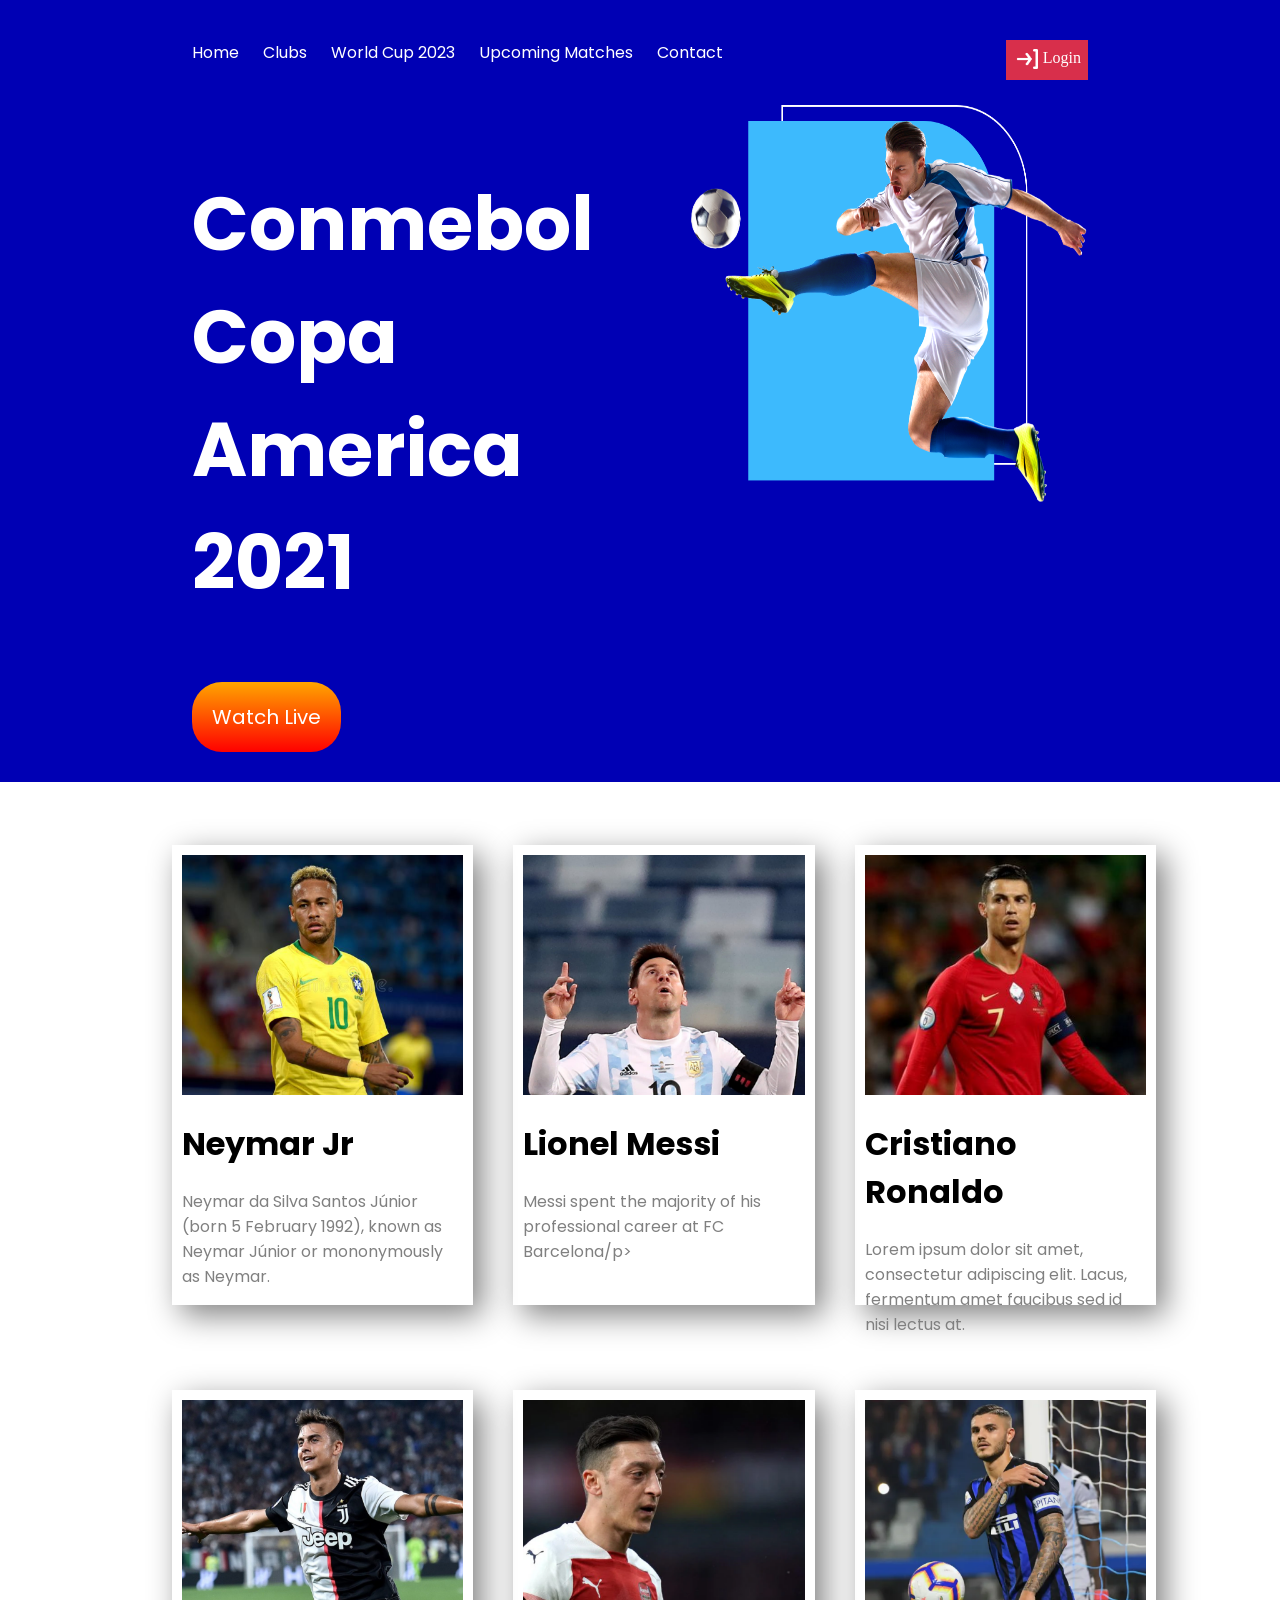
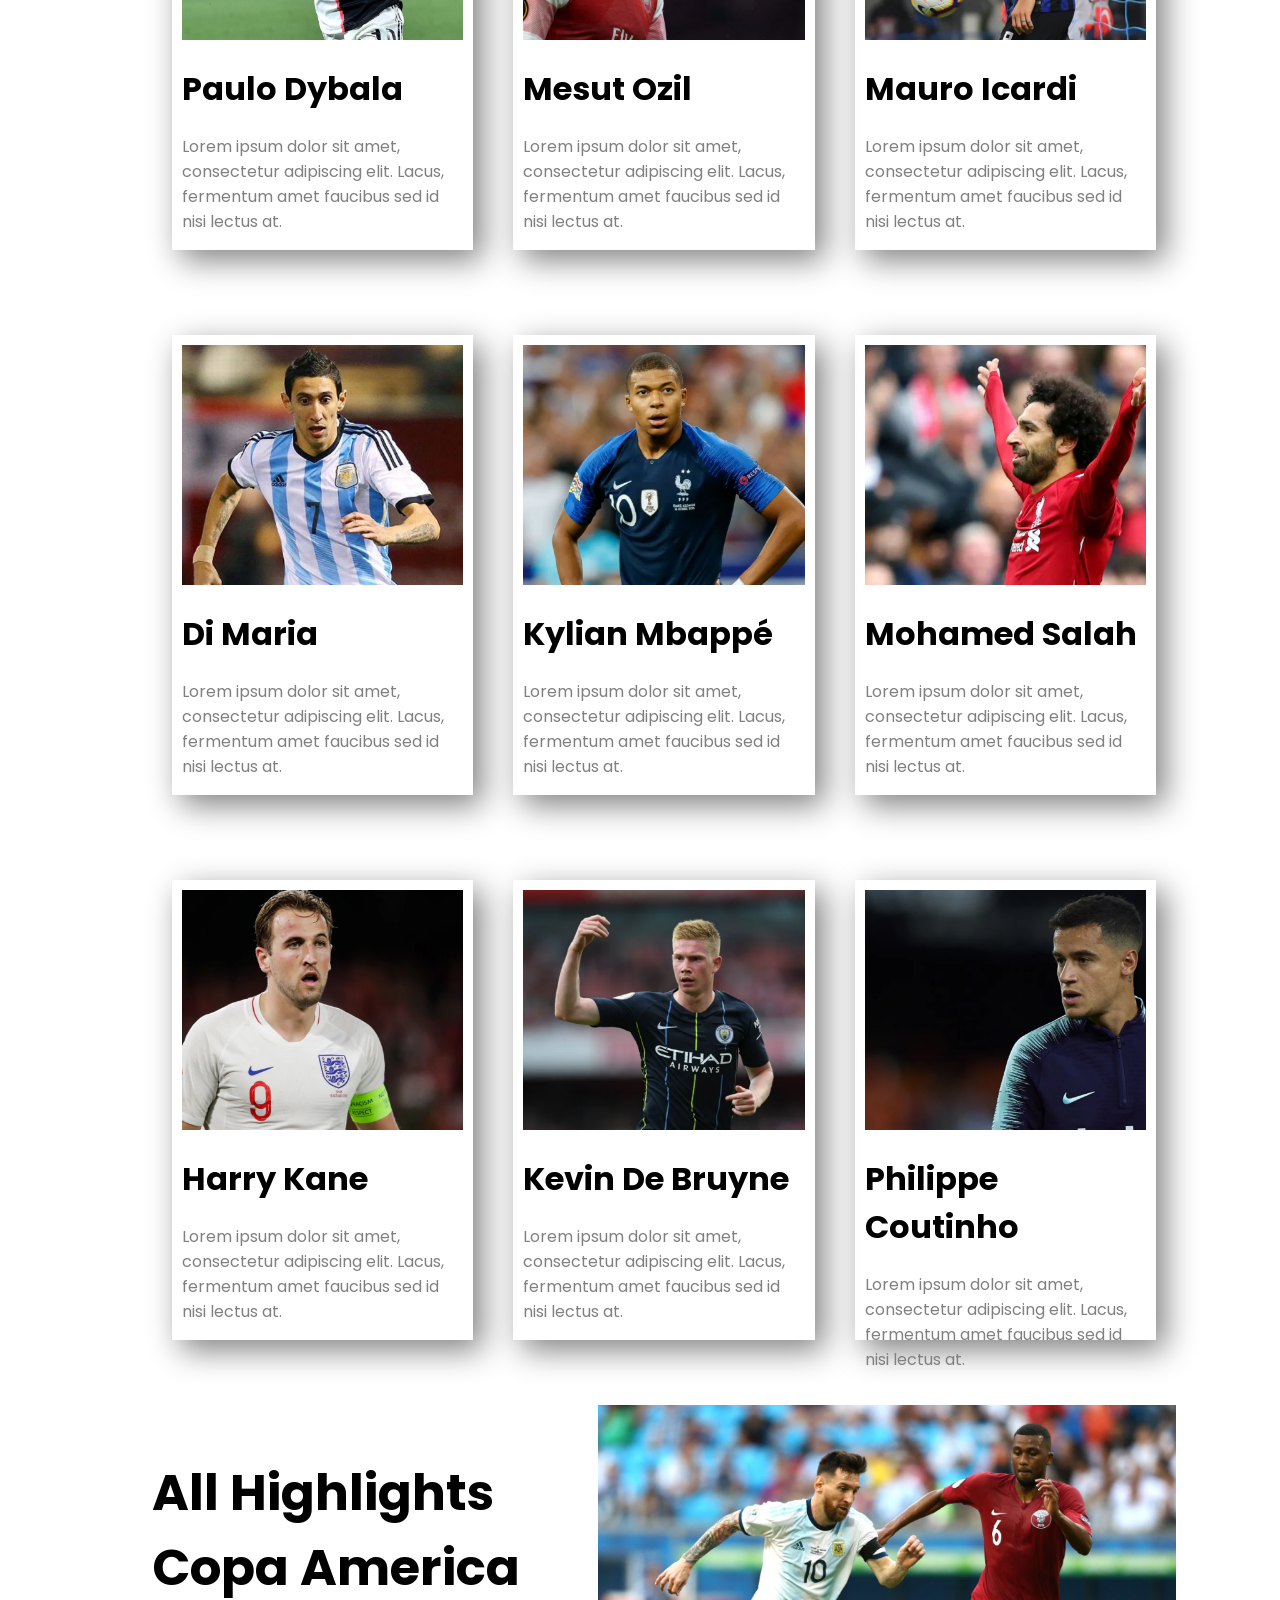
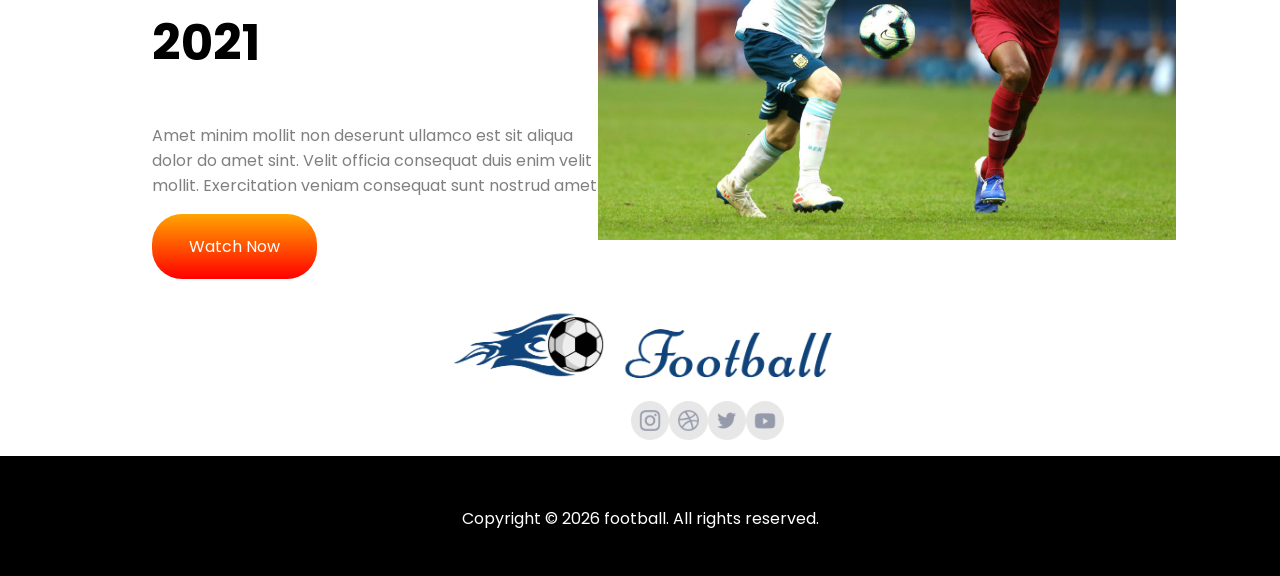
==== index.html @ 8151ae49 "Initial" ====
<!DOCTYPE html>
<html lang="en">

<head>
    <meta charset="UTF-8">
    <meta http-equiv="X-UA-Compatible" content="IE=edge">
    <meta name="viewport" content="width=device-width, initial-scale=1.0">
    <title>Document</title>
    <link href='https://fonts.googleapis.com/css?family=Poppins' rel='stylesheet'>
    <link rel="stylesheet" href="style.css">

</head>

<body>
    <div class="container">
        <main class="main">
            <section id="intro-section">
                <div class="banner-content">
                    <div id="navbar">
                        <a class="nav-item" href="Homeplayers.html">Home</a>
                        <a class="nav-item" href="Homeplayers.html">Clubs</a>
                        <a class="nav-item" href="Homeplayers.html">World Cup 2023</a>

                        <a class="nav-item" href="Homeplayers.html">Upcoming Matches</a>
                        <a class="nav-item" href="Homeplayers.html">Contact</a>

                        <div class="login-button">

                            <img class="login-logo" src="images/Social Icons/login.png" alt="" srcset=""> <span
                                class="login-style">Login</span>
                            </p>

                        </div>

                        </a>
                    </div>

                    <div class="fix">
                        <div class="head">
                            <h1>Conmebol Copa America 2021</h1>
                            <a target="_blank" href="https://www.google.com/" class="WatchNow-header">Watch Live</a>
                        </div>
                        <div id="banner">
                            <img class="football-banner" src="images/banner.png" alt="" srcset="">
                        </div>
                    </div>
            </section>
            <div>
                <div class="player-section">
                    <div class="player">
                        <img src="images/players/player-1.png" alt="" srcset="">
                        <h1>Neymar Jr</h1>
                        <p>Neymar da Silva Santos Júnior (born 5 February 1992), known as Neymar Júnior or mononymously
                            as Neymar.</p>
                    </div>
                    <div class="player">
                        <img src="images/players/player-2.png" alt="" srcset="">

                        <h1>Lionel Messi</h1>
                        <p>Messi spent the majority of his professional career at FC Barcelona/p>
                    </div>
                    <div class="player">
                        <img src="images/players/player-3.png" alt="" srcset="">
                        <h1>Cristiano Ronaldo</h1>
                        <p>Lorem ipsum dolor sit amet,
                            consectetur adipiscing elit. Lacus,
                            fermentum amet faucibus sed id nisi
                            lectus at.</p>

                    </div>
                </div>
                <div class="player-section">
                    <div class="player">
                        <img src="images/players/player-4.png" alt="" srcset="">
                        <h1>Paulo Dybala</h1>
                        <p>Lorem ipsum dolor sit amet,
                            consectetur adipiscing elit. Lacus,
                            fermentum amet faucibus sed id nisi
                            lectus at.</p>
                    </div>
                    <div class="player">
                        <img src="images/players/player-5.png" alt="" srcset="">
                        <h1>Mesut Ozil</h1>
                        <p>Lorem ipsum dolor sit amet,
                            consectetur adipiscing elit. Lacus,
                            fermentum amet faucibus sed id nisi
                            lectus at.</p>
                    </div>
                    <div class="player">
                        <img src="images/players/player-6.png" alt="" srcset="">
                        <h1>Mauro Icardi</h1>
                        <p>Lorem ipsum dolor sit amet,
                            consectetur adipiscing elit. Lacus,
                            fermentum amet faucibus sed id nisi
                            lectus at.</p>
                    </div>
                </div>
                <div class="player-section">
                    <div class="player">
                        <img src="images/players/player-7.png" alt="" srcset="">
                        <h1>Di Maria</h1>
                        <p>Lorem ipsum dolor sit amet,
                            consectetur adipiscing elit. Lacus,
                            fermentum amet faucibus sed id nisi
                            lectus at.</p>
                    </div>
                    <div class="player">
                        <img src="images/players/player-8.png" alt="" srcset="">
                        <h1>Kylian Mbappé</h1>
                        <p>Lorem ipsum dolor sit amet,
                            consectetur adipiscing elit. Lacus,
                            fermentum amet faucibus sed id nisi
                            lectus at.</p>
                    </div>
                    <div class="player">
                        <img src="images/players/player-9.png" alt="" srcset="">
                        <h1>Mohamed Salah</h1>
                        <p>Lorem ipsum dolor sit amet,
                            consectetur adipiscing elit. Lacus,
                            fermentum amet faucibus sed id nisi
                            lectus at.</p>
                    </div>
                </div>

                <div class="player-section">
                    <div class="player">
                        <img src="images/players/player-10.png" alt="" srcset="">
                        <h1>Harry Kane</h1>
                        <p>Lorem ipsum dolor sit amet,
                            consectetur adipiscing elit. Lacus,
                            fermentum amet faucibus sed id nisi
                            lectus at.</p>

                    </div>
                    <div class="player">
                        <img src="images/players/player-11.png" alt="" srcset="">
                        <h1>Kevin De Bruyne</h1>
                        <p>Lorem ipsum dolor sit amet,
                            consectetur adipiscing elit. Lacus,
                            fermentum amet faucibus sed id nisi
                            lectus at.</p>

                    </div>
                    <div class="player">
                        <img src="images/players/player-12.png" alt="" srcset="">
                        <h1>Philippe Coutinho</h1>
                        <p>Lorem ipsum dolor sit amet,
                            consectetur adipiscing elit. Lacus,
                            fermentum amet faucibus sed id nisi
                            lectus at.</p>
                    </div>
                </div>

            </div>
            <section id="football-heighlight-section">
                <div>
                    <div>
                        <h1 class="intro-heading">All Highlights Copa America 2021</h1>
                        <p>Amet minim mollit non deserunt ullamco est sit
                            aliqua dolor do amet sint. Velit officia consequat
                            duis enim velit mollit. Exercitation veniam
                            consequat sunt nostrud amet</p>
                    </div>
                    <div>
                        <a target="_blank" href="https://www.google.com/" class="WatchNow">Watch Now</a>

                    </div>
                </div>
                <div id="football1">
                    <img src="images/match.png" alt="" srcset="">
                </div>
            </section>
            <div>
                <img id="logo" src="images/Logo.png" alt="" srcset="">
            </div>
            <div id="icons">
                <img src="images/Social Icons/Instagram.png" alt="" srcset="">
                <img src="images/Social Icons/Dribbble.png" alt="" srcset="">
                <img src="images/Social Icons/Twitter.png" alt="" srcset="">
                <img src="images/Social Icons/Youtube.png" alt="" srcset="">
            </div>
        </main>
    </div>
</body>
<footer>
    <p id="text_color">Copyright ©
        <script type="text/javascript">document.write(new Date().getFullYear());</script> football. All rights reserved.
    </p>
</footer>

</html>
---- style.css ----
.container {
    width: 100%;
}

body {
    margin: 0px;
}

.login-logo {
    height: 30px;
    width: 30px;

}

.head {
    font-size: 50px;
}
.intro-heading {
    font-size: 50px;
    padding-top: 10px;
}
.fix {
    display: flex;
    justify-content: space-between;
}
.login-button {
    text-align: right;
    padding-top: 5px;
}

.login-style {
    margin-top: 5px;
}

.banner-content {
    padding-left: 15%;
    padding-right: 15%;
}

#intro-section {
    width: 100%;
    background-color: rgb(0, 0, 180);
    color: white;
    text-decoration: none;
}

.login-button {
    float: right;
    background-color: rgb(216, 47, 75);
    padding-right: 7px;
    padding-left: 7px;
    padding-top: 4px;
    padding-bottom: 4px;
    display: flex;
    justify-items: center;
}

.nav-item {
    padding-right: 20px;
    color: white;
}

.football-banner {
    height: 400px;
    width: 400px;
}

a {
    text-decoration: none;
    font-family: 'Poppins';
}

h1 {

    font-family: 'Poppins';
}

p {
    font-family: 'Poppins';
    color: gray;
}

#navbar {
    padding-top: 40px;
    padding-bottom: 40px;
    text-decoration: none;

}

#player1 {
    height: 80px;
    width: 50px;
    display: flex;
    border: 2px solid white;
}

.player-section {
    display: flex;
    height: 500px;
    width: 80%;
    border: 2px solid white;
    padding-left: 150px;
    padding-top: 41px;
    background-color: white;
    padding-right: 100px;
}

.player {
    justify-content: space-between;
    padding: 10px;
    box-shadow: 9px 10px 30px grey;
    margin: 20px;
}

img {
    width: 100%;
}

#football-heighlight-section {
    top: 200px;
    display: flex;
    height: 500px;
    width: 80%;
    border: 2px solid white;
    padding-left: 150px;
    padding-top: 41px;
    background-color: white;
    padding-right: 100px;
}

#football1 img {
    width: 600;
    top: 500px;
    flex: 100%;
}

#logo {
    width: 30%;
    display: block;
    margin-left: auto;
    margin-right: auto;

}

#icons {
    display: flex;
    width: 3%;
    margin-left: auto;
    margin-right: auto;
    padding-left: 20px;
}

.WatchNow {
    padding: 20px;
    text-decoration: none;
    background-image: linear-gradient(orange, red);
    border-radius: 30px;
    float: left;
    color: white;
    width: 125px;
    text-align: center;
}

#WatchNow-button {
    font-size: 50px;
    margin-bottom: 30px;
}

.WatchNow-header {
    padding: 20px;
    text-decoration: none;
    background-image: linear-gradient(orange, red);
    border-radius: 30px;
    float: left;
    color: white;
    font-size: 20px;
    text-align: center;
    margin-bottom: 30px;
}

.banner2 {
    background-color: tomato;
    display: flex;
    width: 30%;
}

#banner3 {
    display: flex;
    background-color: rgb(231, 33, 99);
    padding: 20px;
}

#banner4 {
    width: 40px;
    height: 20px;

}

@media only screen and (max-width:688px) {
    .container {
        width: 100%;
    }
    .player-section {
        grid-template-columns: repeat(1, 1fr);
        flex-direction: column;
        display: none;
    }
}

footer {
    height: 120px;
    width: 100%;
    background-color: black;
}

#text_color {
    text-align: center;
    color: white;
    padding-top: 50px;
}
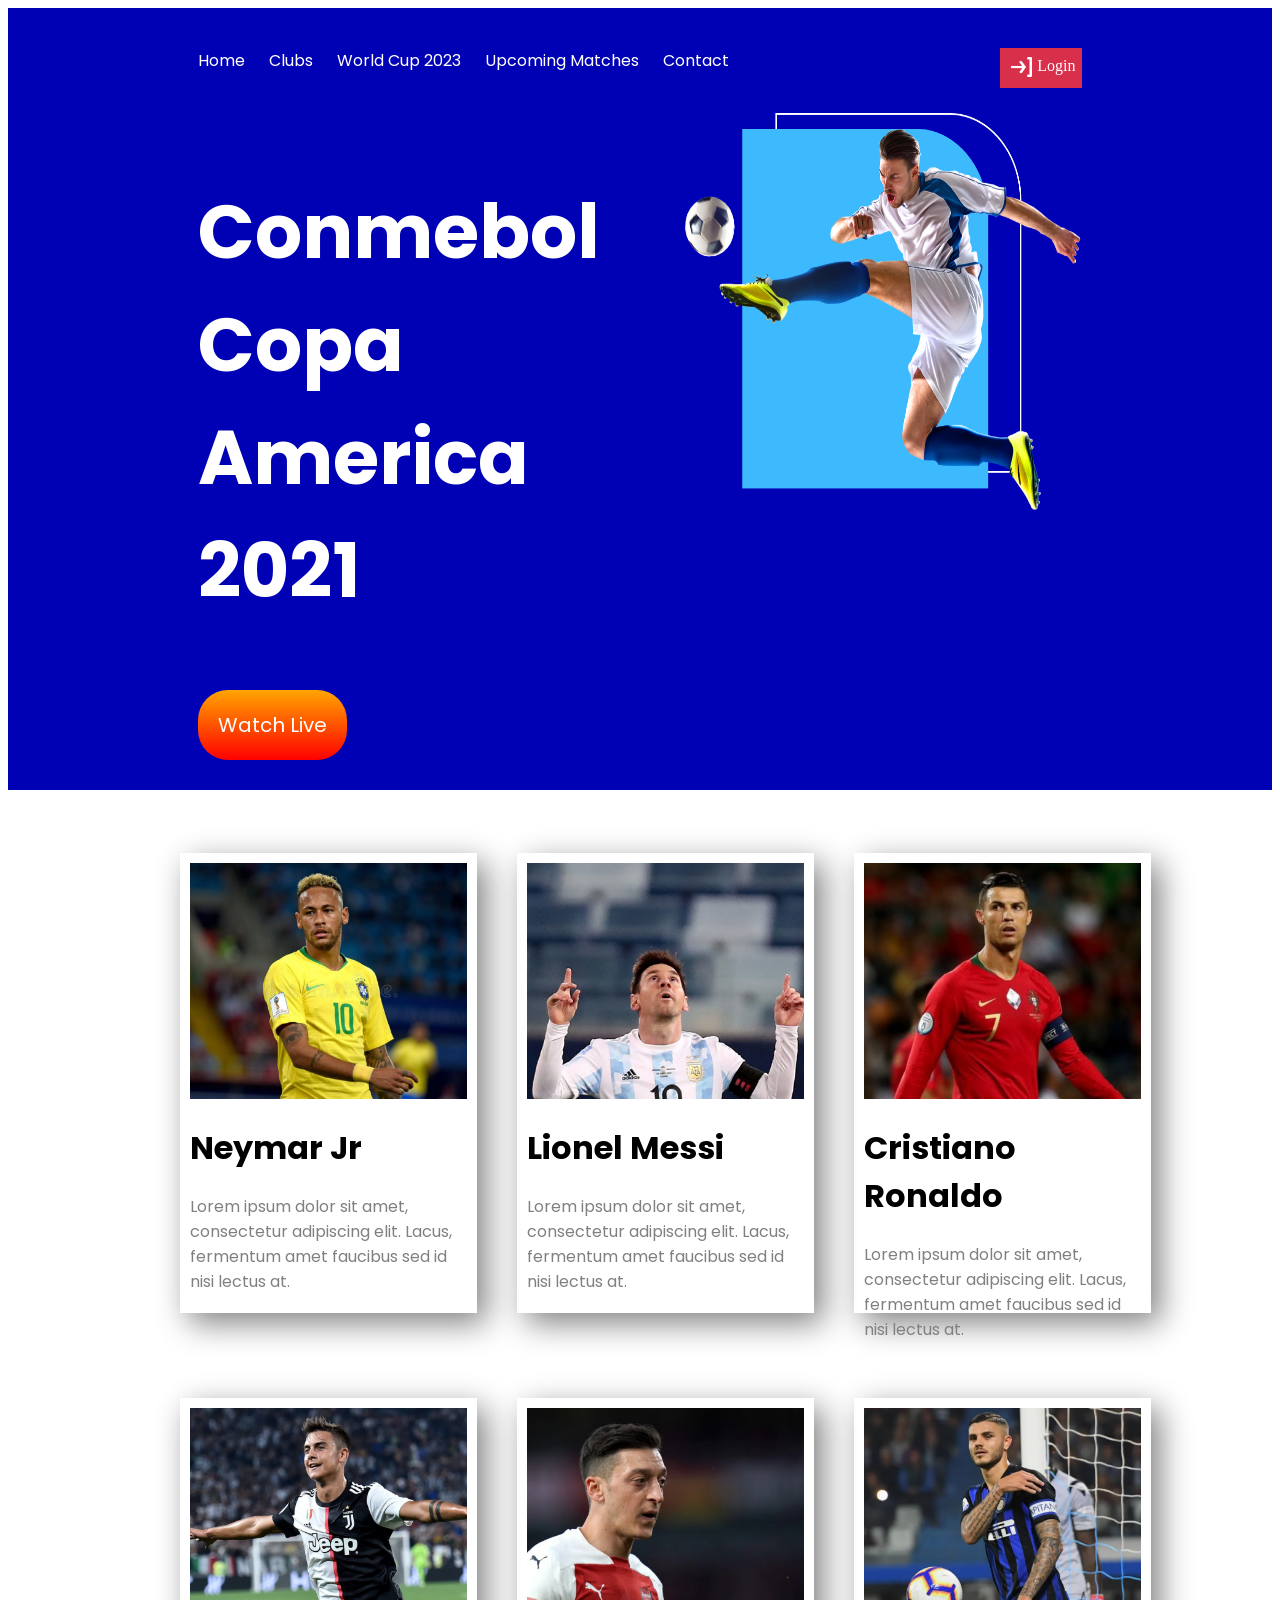
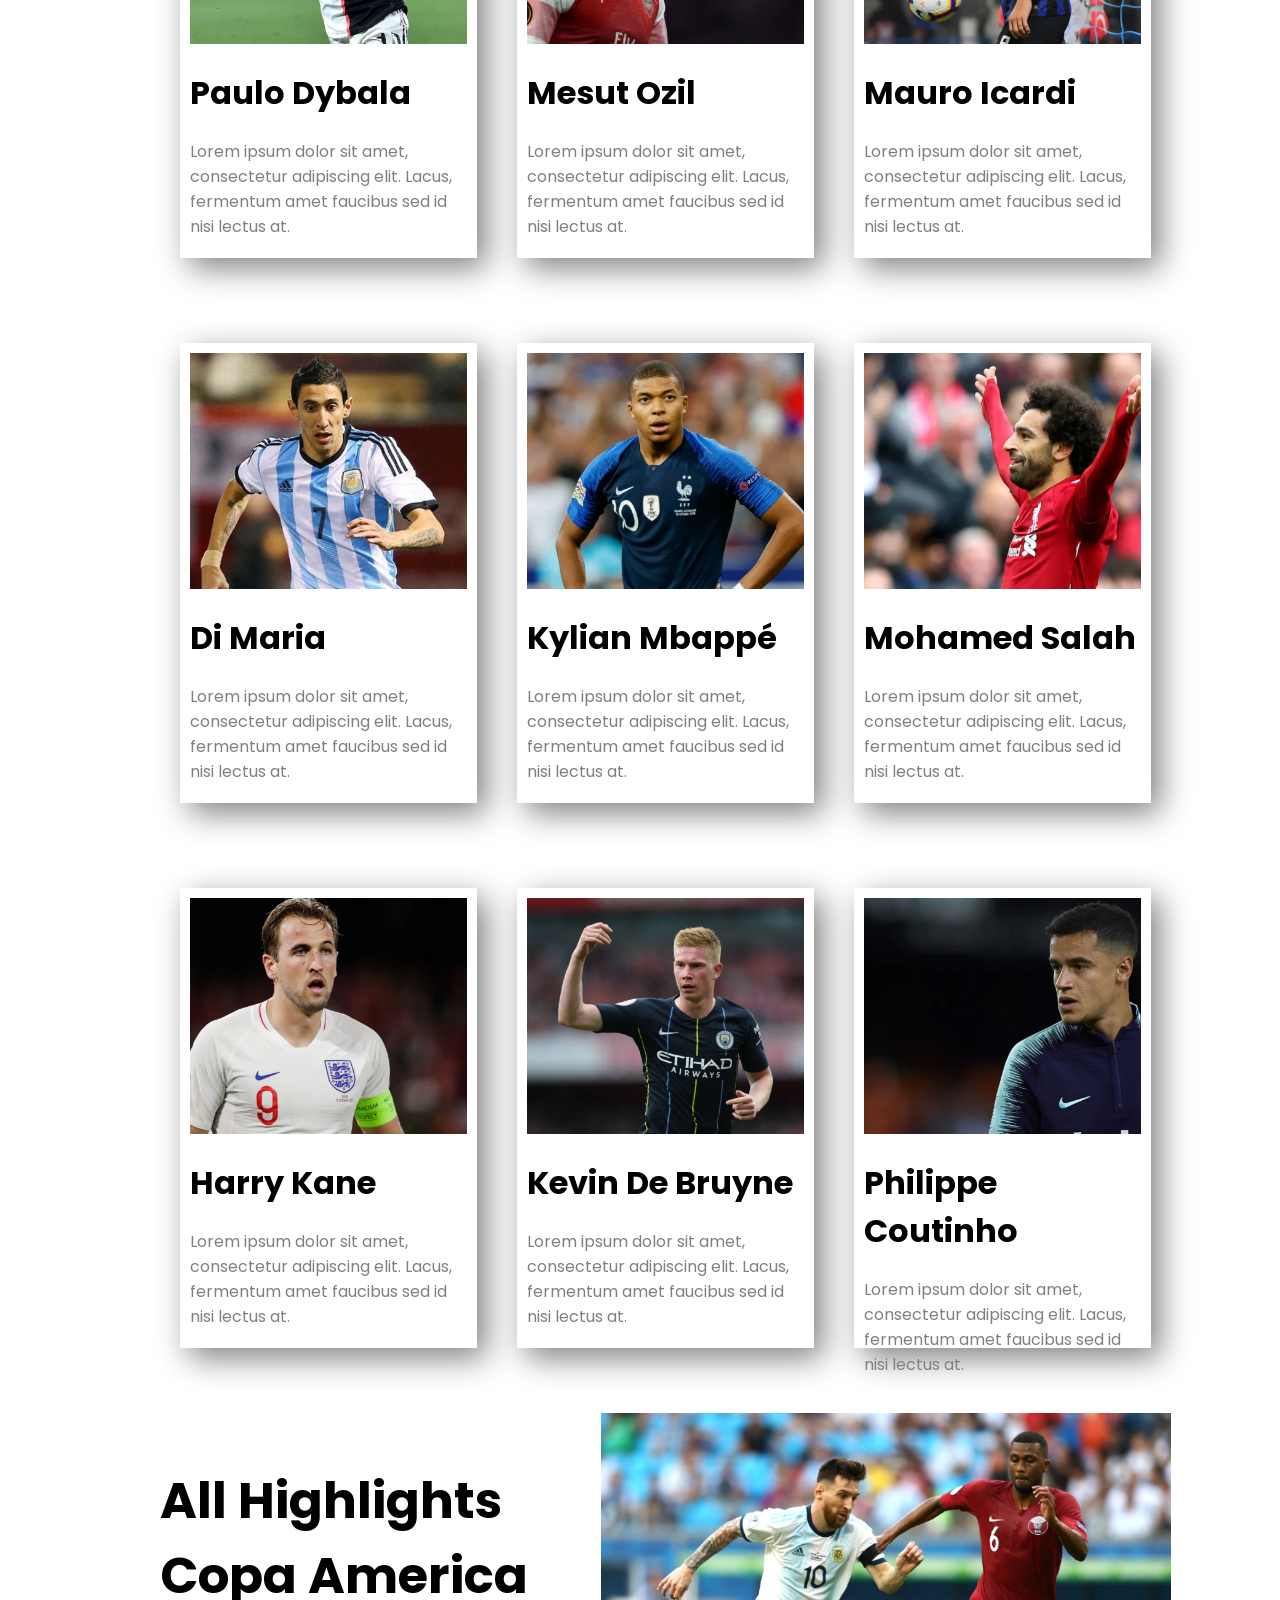
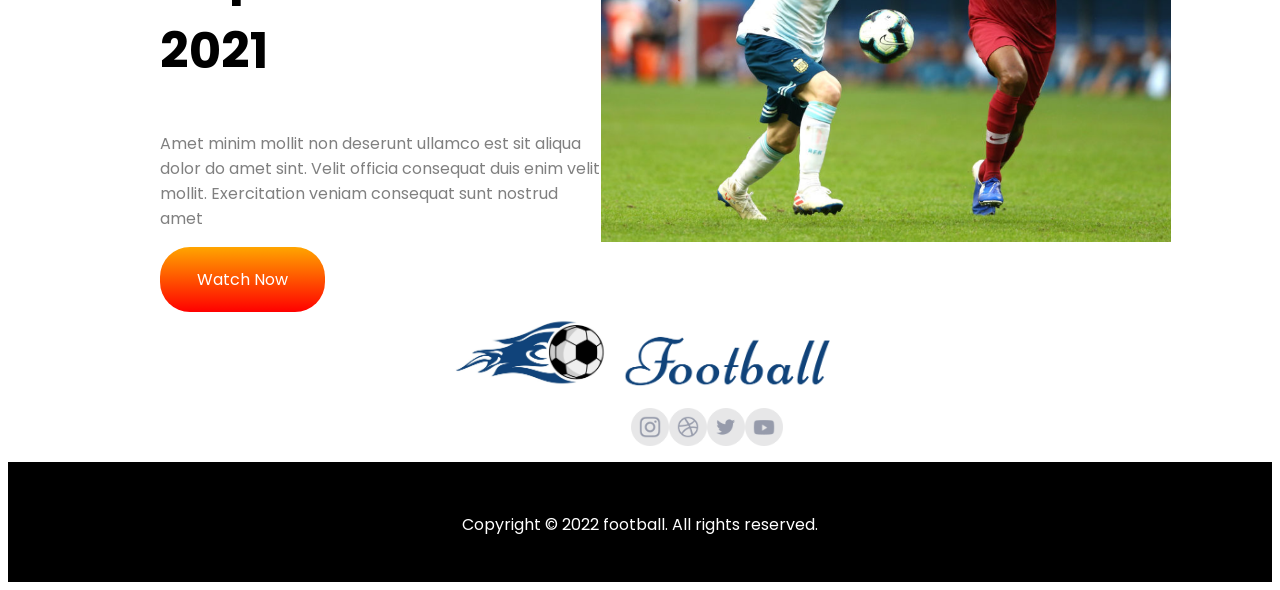
==== commit 2040782e: "football" ====
--- a/index.html
+++ b/index.html
@@ -7,185 +7,243 @@
     <meta name="viewport" content="width=device-width, initial-scale=1.0">
     <title>Document</title>
     <link href='https://fonts.googleapis.com/css?family=Poppins' rel='stylesheet'>
-    <link rel="stylesheet" href="style.css">
+    <link rel="stylesheet" href="footballplayers.css">
 
 </head>
 
 <body>
-    <div class="container">
-        <main class="main">
-            <section id="intro-section">
-                <div class="banner-content">
-                    <div id="navbar">
-                        <a class="nav-item" href="Homeplayers.html">Home</a>
-                        <a class="nav-item" href="Homeplayers.html">Clubs</a>
-                        <a class="nav-item" href="Homeplayers.html">World Cup 2023</a>
-
-                        <a class="nav-item" href="Homeplayers.html">Upcoming Matches</a>
-                        <a class="nav-item" href="Homeplayers.html">Contact</a>
-
-                        <div class="login-button">
-
-                            <img class="login-logo" src="images/Social Icons/login.png" alt="" srcset=""> <span
-                                class="login-style">Login</span>
-                            </p>
-
-                        </div>
-
-                        </a>
+
+
+<div class="container">   
+
+
+
+    <main class="main">
+        <section id="banner1">
+            <div class="banner-content">
+                <div id="navbar">
+                    <a class="nav-item" href="Homeplayers.html">Home</a>
+                    <a class="nav-item" href="Homeplayers.html">Clubs</a>
+                    <a class="nav-item" href="Homeplayers.html">World Cup 2023</a>
+
+                    <a class="nav-item" href="Homeplayers.html">Upcoming Matches</a>
+                    <a class="nav-item" href="Homeplayers.html">Contact</a>
+
+                    <div class="login-button">
+
+                        <img class="login-logo" src="images/Social Icons/login.png" alt="" srcset=""> <span class="login-style">Login</span>
+                        </p>
+
                     </div>
 
-                    <div class="fix">
-                        <div class="head">
-                            <h1>Conmebol Copa America 2021</h1>
-                            <a target="_blank" href="https://www.google.com/" class="WatchNow-header">Watch Live</a>
-                        </div>
-                        <div id="banner">
-                            <img class="football-banner" src="images/banner.png" alt="" srcset="">
-                        </div>
+                    </a>
+                </div>
+
+                <div class="fix">
+
+                    <div class="head">
+                        <h1>Conmebol Copa America 2021</h1>
+                        <a target="_blank" href="https://www.google.com/" class="WatchNow-header">Watch Live</a>
                     </div>
-            </section>
+
+                    
+                <div id="banner">
+
+                        <img class="football-banner" src="images/banner.png" alt="" srcset="">
+                </div>
+             
+                    
+             
+               
+                
+
+            </div>
+
+            
+
+        </section>
+
+
+
+
+        <div>
+
+            <div class="player-section">
+
+                <div class="player">
+                    <img src="images/players/player-1.png" alt="" srcset="">
+                    <h1>Neymar Jr</h1>
+                    <p>Lorem ipsum dolor sit amet,
+                        consectetur adipiscing elit. Lacus,
+                        fermentum amet faucibus sed id nisi
+                        lectus at.</p>
+                </div>
+                <div class="player">
+                    <img src="images/players/player-2.png" alt="" srcset="">
+
+                    <h1>Lionel Messi</h1>
+                    <p>Lorem ipsum dolor sit amet,
+                        consectetur adipiscing elit. Lacus,
+                        fermentum amet faucibus sed id nisi
+                        lectus at.</p>
+                </div>
+                <div class="player">
+                    <img src="images/players/player-3.png" alt="" srcset="">
+                    <h1>Cristiano Ronaldo</h1>
+                    <p>Lorem ipsum dolor sit amet,
+                        consectetur adipiscing elit. Lacus,
+                        fermentum amet faucibus sed id nisi
+                        lectus at.</p>
+
+                </div>
+            </div>
+
+
+            <div class="player-section">
+                <div class="player">
+                    <img src="images/players/player-4.png" alt="" srcset="">
+                    <h1>Paulo Dybala</h1>
+                    <p>Lorem ipsum dolor sit amet,
+                        consectetur adipiscing elit. Lacus,
+                        fermentum amet faucibus sed id nisi
+                        lectus at.</p>
+                </div>
+                <div class="player">
+                    <img src="images/players/player-5.png" alt="" srcset="">
+                    <h1>Mesut Ozil</h1>
+                    <p>Lorem ipsum dolor sit amet,
+                        consectetur adipiscing elit. Lacus,
+                        fermentum amet faucibus sed id nisi
+                        lectus at.</p>
+                </div>
+                <div class="player">
+                    <img src="images/players/player-6.png" alt="" srcset="">
+                    <h1>Mauro Icardi</h1>
+                    <p>Lorem ipsum dolor sit amet,
+                        consectetur adipiscing elit. Lacus,
+                        fermentum amet faucibus sed id nisi
+                        lectus at.</p>
+                </div>
+            </div>
+
+
+
+
+            <div class="player-section">
+
+                <div class="player">
+                    <img src="images/players/player-7.png" alt="" srcset="">
+                    <h1>Di Maria</h1>
+                    <p>Lorem ipsum dolor sit amet,
+                        consectetur adipiscing elit. Lacus,
+                        fermentum amet faucibus sed id nisi
+                        lectus at.</p>
+                </div>
+                <div class="player">
+                    <img src="images/players/player-8.png" alt="" srcset="">
+                    <h1>Kylian Mbappé</h1>
+                    <p>Lorem ipsum dolor sit amet,
+                        consectetur adipiscing elit. Lacus,
+                        fermentum amet faucibus sed id nisi
+                        lectus at.</p>
+
+                </div>
+                <div class="player">
+                    <img src="images/players/player-9.png" alt="" srcset="">
+                    <h1>Mohamed Salah</h1>
+                    <p>Lorem ipsum dolor sit amet,
+                        consectetur adipiscing elit. Lacus,
+                        fermentum amet faucibus sed id nisi
+                        lectus at.</p>
+
+                </div>
+
+
+
+            </div>
+
+            <div class="player-section">
+                <div class="player">
+                    <img src="images/players/player-10.png" alt="" srcset="">
+                    <h1>Harry Kane</h1>
+                    <p>Lorem ipsum dolor sit amet,
+                        consectetur adipiscing elit. Lacus,
+                        fermentum amet faucibus sed id nisi
+                        lectus at.</p>
+
+                </div>
+                <div class="player">
+                    <img src="images/players/player-11.png" alt="" srcset="">
+                    <h1>Kevin De Bruyne</h1>
+                    <p>Lorem ipsum dolor sit amet,
+                        consectetur adipiscing elit. Lacus,
+                        fermentum amet faucibus sed id nisi
+                        lectus at.</p>
+
+                </div>
+                <div class="player">
+                    <img src="images/players/player-12.png" alt="" srcset="">
+                    <h1>Philippe Coutinho</h1>
+                    <p>Lorem ipsum dolor sit amet,
+                        consectetur adipiscing elit. Lacus,
+                        fermentum amet faucibus sed id nisi
+                        lectus at.</p>
+                </div>
+            </div>
+
+        </div>
+
+
+
+
+
+
+        <section id="football">
             <div>
-                <div class="player-section">
-                    <div class="player">
-                        <img src="images/players/player-1.png" alt="" srcset="">
-                        <h1>Neymar Jr</h1>
-                        <p>Neymar da Silva Santos Júnior (born 5 February 1992), known as Neymar Júnior or mononymously
-                            as Neymar.</p>
-                    </div>
-                    <div class="player">
-                        <img src="images/players/player-2.png" alt="" srcset="">
-
-                        <h1>Lionel Messi</h1>
-                        <p>Messi spent the majority of his professional career at FC Barcelona/p>
-                    </div>
-                    <div class="player">
-                        <img src="images/players/player-3.png" alt="" srcset="">
-                        <h1>Cristiano Ronaldo</h1>
-                        <p>Lorem ipsum dolor sit amet,
-                            consectetur adipiscing elit. Lacus,
-                            fermentum amet faucibus sed id nisi
-                            lectus at.</p>
-
-                    </div>
-                </div>
-                <div class="player-section">
-                    <div class="player">
-                        <img src="images/players/player-4.png" alt="" srcset="">
-                        <h1>Paulo Dybala</h1>
-                        <p>Lorem ipsum dolor sit amet,
-                            consectetur adipiscing elit. Lacus,
-                            fermentum amet faucibus sed id nisi
-                            lectus at.</p>
-                    </div>
-                    <div class="player">
-                        <img src="images/players/player-5.png" alt="" srcset="">
-                        <h1>Mesut Ozil</h1>
-                        <p>Lorem ipsum dolor sit amet,
-                            consectetur adipiscing elit. Lacus,
-                            fermentum amet faucibus sed id nisi
-                            lectus at.</p>
-                    </div>
-                    <div class="player">
-                        <img src="images/players/player-6.png" alt="" srcset="">
-                        <h1>Mauro Icardi</h1>
-                        <p>Lorem ipsum dolor sit amet,
-                            consectetur adipiscing elit. Lacus,
-                            fermentum amet faucibus sed id nisi
-                            lectus at.</p>
-                    </div>
-                </div>
-                <div class="player-section">
-                    <div class="player">
-                        <img src="images/players/player-7.png" alt="" srcset="">
-                        <h1>Di Maria</h1>
-                        <p>Lorem ipsum dolor sit amet,
-                            consectetur adipiscing elit. Lacus,
-                            fermentum amet faucibus sed id nisi
-                            lectus at.</p>
-                    </div>
-                    <div class="player">
-                        <img src="images/players/player-8.png" alt="" srcset="">
-                        <h1>Kylian Mbappé</h1>
-                        <p>Lorem ipsum dolor sit amet,
-                            consectetur adipiscing elit. Lacus,
-                            fermentum amet faucibus sed id nisi
-                            lectus at.</p>
-                    </div>
-                    <div class="player">
-                        <img src="images/players/player-9.png" alt="" srcset="">
-                        <h1>Mohamed Salah</h1>
-                        <p>Lorem ipsum dolor sit amet,
-                            consectetur adipiscing elit. Lacus,
-                            fermentum amet faucibus sed id nisi
-                            lectus at.</p>
-                    </div>
-                </div>
-
-                <div class="player-section">
-                    <div class="player">
-                        <img src="images/players/player-10.png" alt="" srcset="">
-                        <h1>Harry Kane</h1>
-                        <p>Lorem ipsum dolor sit amet,
-                            consectetur adipiscing elit. Lacus,
-                            fermentum amet faucibus sed id nisi
-                            lectus at.</p>
-
-                    </div>
-                    <div class="player">
-                        <img src="images/players/player-11.png" alt="" srcset="">
-                        <h1>Kevin De Bruyne</h1>
-                        <p>Lorem ipsum dolor sit amet,
-                            consectetur adipiscing elit. Lacus,
-                            fermentum amet faucibus sed id nisi
-                            lectus at.</p>
-
-                    </div>
-                    <div class="player">
-                        <img src="images/players/player-12.png" alt="" srcset="">
-                        <h1>Philippe Coutinho</h1>
-                        <p>Lorem ipsum dolor sit amet,
-                            consectetur adipiscing elit. Lacus,
-                            fermentum amet faucibus sed id nisi
-                            lectus at.</p>
-                    </div>
-                </div>
-
-            </div>
-            <section id="football-heighlight-section">
                 <div>
-                    <div>
-                        <h1 class="intro-heading">All Highlights Copa America 2021</h1>
-                        <p>Amet minim mollit non deserunt ullamco est sit
-                            aliqua dolor do amet sint. Velit officia consequat
-                            duis enim velit mollit. Exercitation veniam
-                            consequat sunt nostrud amet</p>
-                    </div>
-                    <div>
-                        <a target="_blank" href="https://www.google.com/" class="WatchNow">Watch Now</a>
-
-                    </div>
-                </div>
-                <div id="football1">
-                    <img src="images/match.png" alt="" srcset="">
-                </div>
-            </section>
-            <div>
-                <img id="logo" src="images/Logo.png" alt="" srcset="">
-            </div>
-            <div id="icons">
-                <img src="images/Social Icons/Instagram.png" alt="" srcset="">
-                <img src="images/Social Icons/Dribbble.png" alt="" srcset="">
-                <img src="images/Social Icons/Twitter.png" alt="" srcset="">
-                <img src="images/Social Icons/Youtube.png" alt="" srcset="">
-            </div>
-        </main>
-    </div>
+                    <h1 class="head1">All Highlights Copa America 2021</h1>
+                    <p>Amet minim mollit non deserunt ullamco est sit
+                        aliqua dolor do amet sint. Velit officia consequat
+                        duis enim velit mollit. Exercitation veniam
+                        consequat sunt nostrud amet</p>
+                </div>
+                <div>
+                    <a target="_blank" href="https://www.google.com/" class="WatchNow">Watch Now</a>
+                 
+                </div>
+            </div>
+
+            <div id="football1">
+                <img src="images/match.png" alt="" srcset="">
+            </div>
+
+        </section>
+
+
+
+
+
+
+
+        <div>
+
+            <img id="logo" src="images/Logo.png" alt="" srcset="">
+
+        </div>
+
+        <div id="icons">
+
+            <img src="images/Social Icons/Instagram.png" alt="" srcset="">
+            <img src="images/Social Icons/Dribbble.png" alt="" srcset="">
+            <img src="images/Social Icons/Twitter.png" alt="" srcset="">
+            <img src="images/Social Icons/Youtube.png" alt="" srcset="">
+        </div>
+    </main>
+</div>
+
+
 </body>
 <footer>
-    <p id="text_color">Copyright ©
-        <script type="text/javascript">document.write(new Date().getFullYear());</script> football. All rights reserved.
-    </p>
+    <p  id="text_color">Copyright © 2022 football. All rights reserved.</p>
 </footer>
-
 </html>
--- a/footballplayers.css
+++ b/footballplayers.css
@@ -0,0 +1,319 @@
+#banner {
+
+    /* width: 350px; */
+
+
+
+}
+
+
+.container
+{
+    width: 100%;
+}
+
+
+
+
+
+
+
+
+.login-logo {
+    height: 30px;
+    width: 30px;
+
+}
+
+.head {
+    font-size: 50px;
+
+}
+
+/* .banner-content:hover 
+{
+
+    transform: scale(0.4) rotate(30deg);
+    transition: transfrom 8s ease-in-out;
+} */
+
+.head1 {
+    font-size: 50px;
+
+    padding-top: 10px;
+
+
+
+}
+
+.fix {
+    display: flex;
+    justify-content: space-between;
+}
+
+#login-button {
+    text-align: right;
+    padding-top: 5px;
+}
+
+.login-style {
+    margin-top: 5px;
+}
+
+.banner-content {
+    padding-left: 15%;
+    padding-right: 15%;
+}
+
+#banner1 {
+
+    width: 100%;
+    background-color: rgb(0, 0, 180);
+
+    /* display: flex;
+    justify-content: space-between; */
+    color: white;
+    text-decoration: none;
+
+}
+
+.login-button {
+    float: right;
+    background-color: rgb(216, 47, 75);
+    padding-right: 7px;
+    padding-left: 7px;
+    padding-top: 4px;
+    padding-bottom: 4px;
+    display: flex;
+    justify-items: center;
+}
+
+.nav-item {
+    padding-right: 20px;
+    color: white;
+}
+
+.football-banner {
+    height: 400px;
+    width: 400px;
+}
+
+a {
+    text-decoration: none;
+    font-family: 'Poppins';
+}
+
+h1 {
+
+    font-family: 'Poppins';
+}
+
+p {
+    font-family: 'Poppins';
+    color: gray;
+
+}
+
+#navbar {
+
+    padding-top: 40px;
+    padding-bottom: 40px;
+    text-decoration: none;
+
+}
+
+#player1 {
+    height: 80px;
+    width: 50px;
+    display: flex;
+
+    border: 2px solid white;
+
+}
+
+.player-section {
+
+    display: flex;
+
+    height: 500px;
+    width: 80%;
+    border: 2px solid white;
+    padding-left: 150px;
+    padding-top: 41px;
+    background-color: white;
+    padding-right: 100px;
+
+
+
+}
+
+.player {
+    justify-content: space-between;
+    padding: 10px;
+    box-shadow: 9px 10px 30px grey;
+    margin: 20px;
+
+}
+
+
+img {
+
+    width: 100%;
+
+}
+
+#football {
+
+    top: 200px;
+
+    display: flex;
+
+
+
+    height: 500px;
+    width: 80%;
+    border: 2px solid white;
+    padding-left: 150px;
+    padding-top: 41px;
+    background-color: white;
+    padding-right: 100px;
+}
+
+#football1 img {
+    width: 600;
+
+    top: 500px;
+    flex: 100%;
+
+
+
+}
+
+#logo {
+    width: 30%;
+    display: block;
+    margin-left: auto;
+    margin-right: auto;
+
+}
+
+#icons {
+
+    display: flex;
+    width: 3%;
+    margin-left: auto;
+    margin-right: auto;
+    padding-left: 20px;
+}
+
+.WatchNow {
+    padding: 20px;
+    text-decoration: none;
+    background-image: linear-gradient(orange,red);
+    border-radius: 30px;
+    float: left;
+    color: white;
+    width: 125px;
+    text-align: center;
+
+
+}
+
+#WatchNow-button {
+    font-size: 50px;
+    margin-bottom: 30px;
+
+}
+
+.WatchNow-header {
+    /* font-size: 15px;
+    background-color: rgb(216, 47, 75);
+
+    color: white;
+
+    /* width: 20%;
+    height: 30px; */
+
+    /* text-align: center;
+    padding: 1%; */ 
+
+
+
+
+
+
+
+
+
+    padding: 20px;
+    text-decoration: none;
+    background-image: linear-gradient(orange,red);
+    border-radius: 30px;
+    float: left;
+    color: white;
+   font-size: 20px;
+    text-align: center;
+    margin-bottom: 30px;
+
+
+}
+
+.banner2 {
+
+    background-color: tomato;
+    display: flex;
+    width: 30%;
+
+
+
+}
+
+#banner3 {
+    display: flex;
+    background-color: rgb(231, 33, 99);
+
+    padding: 20px;
+}
+
+#banner4 {
+    width: 40px;
+    height: 20px;
+
+}
+
+
+
+
+@media only screen and (max-width:688px) {
+    .container {
+
+        width: 100%;
+    }
+
+    .player-section {
+
+        grid-template-columns: repeat(1, 1fr);
+        flex-direction: column;
+        display: none;
+
+    }
+
+
+
+
+}
+
+
+footer {
+    height: 120px;
+    width: 100%;
+    background-color: black;
+
+}
+
+
+#text_color {
+    text-align: center;
+    color: white;
+    padding-top: 50px;
+}
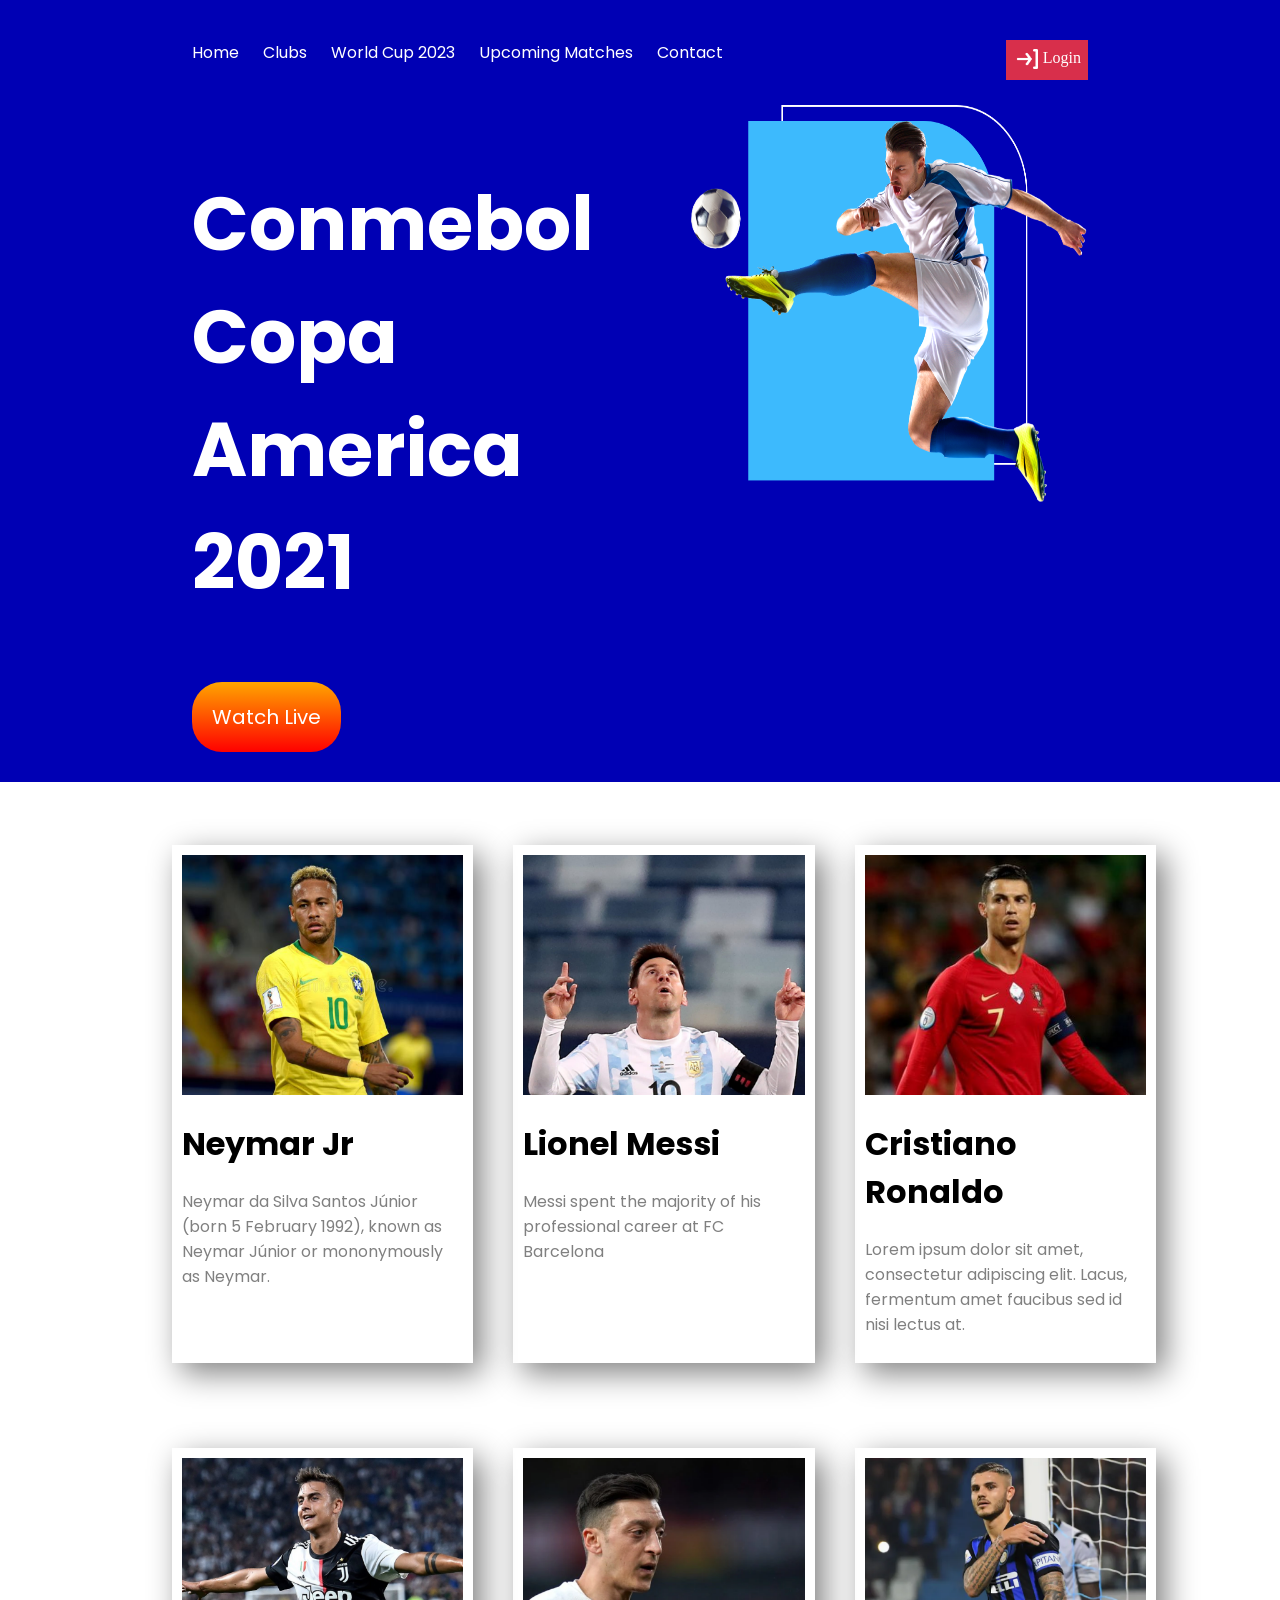
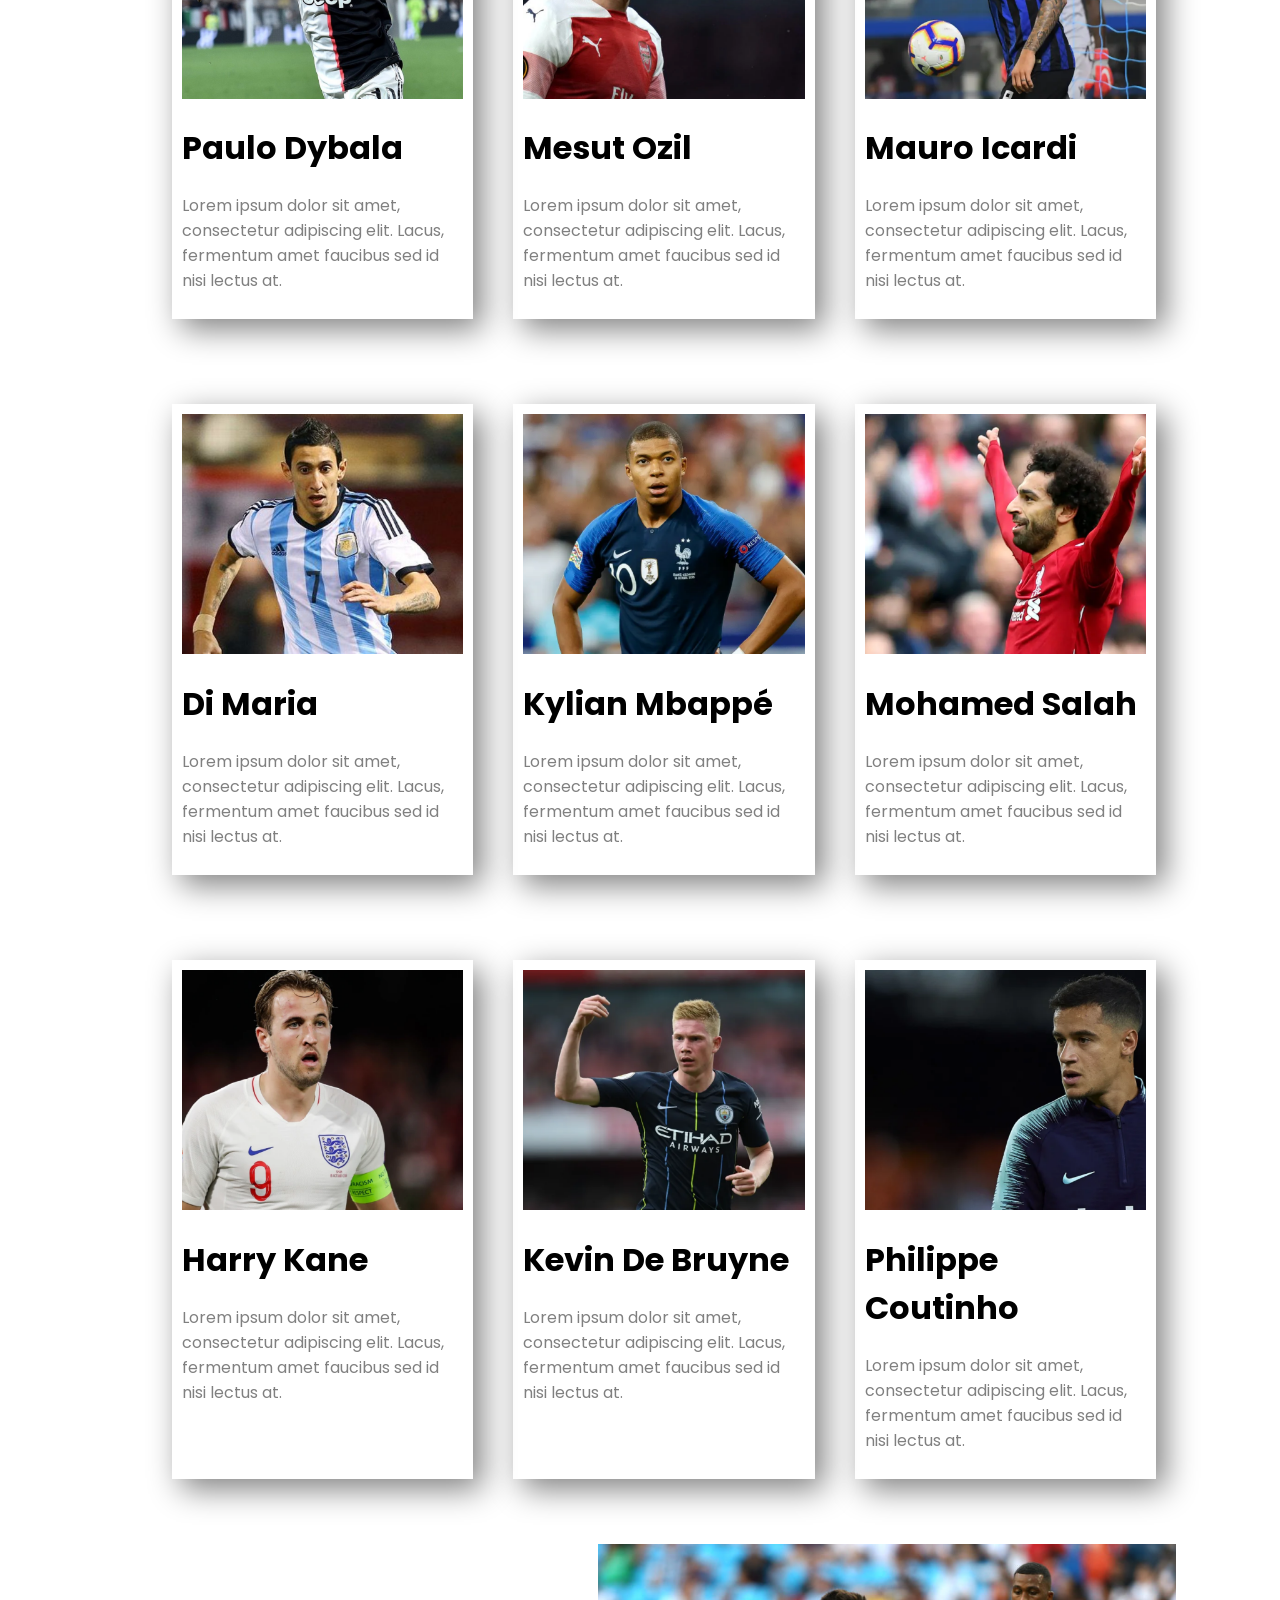
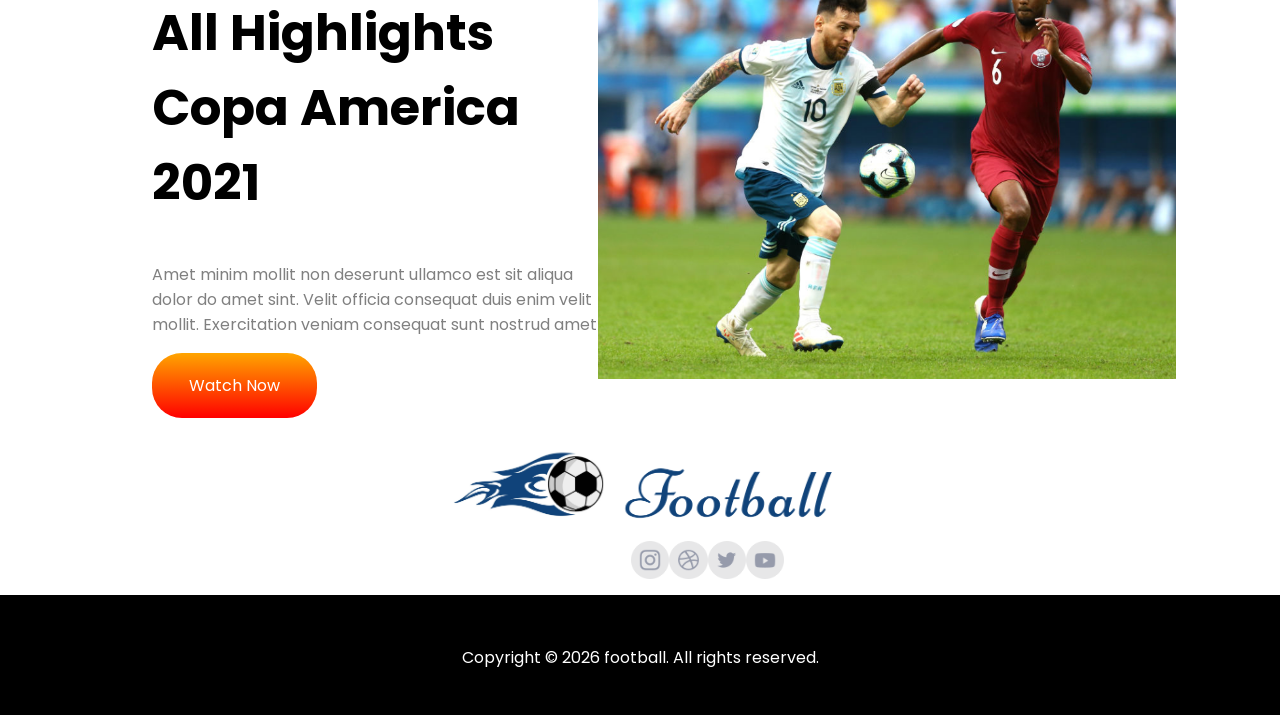
==== commit 776c3958: "Fixed height" ====
--- a/index.html
+++ b/index.html
@@ -7,243 +7,184 @@
     <meta name="viewport" content="width=device-width, initial-scale=1.0">
     <title>Document</title>
     <link href='https://fonts.googleapis.com/css?family=Poppins' rel='stylesheet'>
-    <link rel="stylesheet" href="footballplayers.css">
+    <link rel="stylesheet" href="style.css">
 
 </head>
 
 <body>
+    <div class="container">
+        <main class="main">
+            <section id="intro-section">
+                <div class="banner-content">
+                    <div id="navbar">
+                        <a class="nav-item" href="#">Home</a>
+                        <a class="nav-item" href="#">Clubs</a>
+                        <a class="nav-item" href="#">World Cup 2023</a>
+                        <a class="nav-item" href="#">Upcoming Matches</a>
+                        <a class="nav-item" href="#">Contact</a>
 
+                        <div class="login-button">
 
-<div class="container">   
+                            <img class="login-logo" src="images/Social Icons/login.png" alt="" srcset=""> <span
+                                class="login-style">Login</span>
+                            </p>
 
+                        </div>
 
+                        </a>
+                    </div>
 
-    <main class="main">
-        <section id="banner1">
-            <div class="banner-content">
-                <div id="navbar">
-                    <a class="nav-item" href="Homeplayers.html">Home</a>
-                    <a class="nav-item" href="Homeplayers.html">Clubs</a>
-                    <a class="nav-item" href="Homeplayers.html">World Cup 2023</a>
+                    <div class="fix">
+                        <div class="head">
+                            <h1>Conmebol Copa America 2021</h1>
+                            <a target="_blank" href="https://www.youtube.com/watch?v=KPi3uAPcvj8" class="WatchNow-header">Watch Live</a>
+                        </div>
+                        <div id="banner">
+                            <img class="football-banner" src="images/banner.png" alt="" srcset="">
+                        </div>
+                    </div>
+            </section>
+            <div>
+                <div class="player-section">
+                    <div class="player">
+                        <img src="images/players/player-1.png" alt="" srcset="">
+                        <h1>Neymar Jr</h1>
+                        <p>Neymar da Silva Santos Júnior (born 5 February 1992), known as Neymar Júnior or mononymously
+                            as Neymar.</p>
+                    </div>
+                    <div class="player">
+                        <img src="images/players/player-2.png" alt="" srcset="">
 
-                    <a class="nav-item" href="Homeplayers.html">Upcoming Matches</a>
-                    <a class="nav-item" href="Homeplayers.html">Contact</a>
-
-                    <div class="login-button">
-
-                        <img class="login-logo" src="images/Social Icons/login.png" alt="" srcset=""> <span class="login-style">Login</span>
-                        </p>
+                        <h1>Lionel Messi</h1>
+                        <p>Messi spent the majority of his professional career at FC Barcelona</p>
+                    </div>
+                    <div class="player">
+                        <img src="images/players/player-3.png" alt="" srcset="">
+                        <h1>Cristiano Ronaldo</h1>
+                        <p>Lorem ipsum dolor sit amet,
+                            consectetur adipiscing elit. Lacus,
+                            fermentum amet faucibus sed id nisi
+                            lectus at.</p>
 
                     </div>
-
-                    </a>
+                </div>
+                <div class="player-section">
+                    <div class="player">
+                        <img src="images/players/player-4.png" alt="" srcset="">
+                        <h1>Paulo Dybala</h1>
+                        <p>Lorem ipsum dolor sit amet,
+                            consectetur adipiscing elit. Lacus,
+                            fermentum amet faucibus sed id nisi
+                            lectus at.</p>
+                    </div>
+                    <div class="player">
+                        <img src="images/players/player-5.png" alt="" srcset="">
+                        <h1>Mesut Ozil</h1>
+                        <p>Lorem ipsum dolor sit amet,
+                            consectetur adipiscing elit. Lacus,
+                            fermentum amet faucibus sed id nisi
+                            lectus at.</p>
+                    </div>
+                    <div class="player">
+                        <img src="images/players/player-6.png" alt="" srcset="">
+                        <h1>Mauro Icardi</h1>
+                        <p>Lorem ipsum dolor sit amet,
+                            consectetur adipiscing elit. Lacus,
+                            fermentum amet faucibus sed id nisi
+                            lectus at.</p>
+                    </div>
+                </div>
+                <div class="player-section">
+                    <div class="player">
+                        <img src="images/players/player-7.png" alt="" srcset="">
+                        <h1>Di Maria</h1>
+                        <p>Lorem ipsum dolor sit amet,
+                            consectetur adipiscing elit. Lacus,
+                            fermentum amet faucibus sed id nisi
+                            lectus at.</p>
+                    </div>
+                    <div class="player">
+                        <img src="images/players/player-8.png" alt="" srcset="">
+                        <h1>Kylian Mbappé</h1>
+                        <p>Lorem ipsum dolor sit amet,
+                            consectetur adipiscing elit. Lacus,
+                            fermentum amet faucibus sed id nisi
+                            lectus at.</p>
+                    </div>
+                    <div class="player">
+                        <img src="images/players/player-9.png" alt="" srcset="">
+                        <h1>Mohamed Salah</h1>
+                        <p>Lorem ipsum dolor sit amet,
+                            consectetur adipiscing elit. Lacus,
+                            fermentum amet faucibus sed id nisi
+                            lectus at.</p>
+                    </div>
                 </div>
 
-                <div class="fix">
+                <div class="player-section">
+                    <div class="player">
+                        <img src="images/players/player-10.png" alt="" srcset="">
+                        <h1>Harry Kane</h1>
+                        <p>Lorem ipsum dolor sit amet,
+                            consectetur adipiscing elit. Lacus,
+                            fermentum amet faucibus sed id nisi
+                            lectus at.</p>
 
-                    <div class="head">
-                        <h1>Conmebol Copa America 2021</h1>
-                        <a target="_blank" href="https://www.google.com/" class="WatchNow-header">Watch Live</a>
                     </div>
+                    <div class="player">
+                        <img src="images/players/player-11.png" alt="" srcset="">
+                        <h1>Kevin De Bruyne</h1>
+                        <p>Lorem ipsum dolor sit amet,
+                            consectetur adipiscing elit. Lacus,
+                            fermentum amet faucibus sed id nisi
+                            lectus at.</p>
 
-                    
-                <div id="banner">
-
-                        <img class="football-banner" src="images/banner.png" alt="" srcset="">
+                    </div>
+                    <div class="player">
+                        <img src="images/players/player-12.png" alt="" srcset="">
+                        <h1>Philippe Coutinho</h1>
+                        <p>Lorem ipsum dolor sit amet,
+                            consectetur adipiscing elit. Lacus,
+                            fermentum amet faucibus sed id nisi
+                            lectus at.</p>
+                    </div>
                 </div>
-             
-                    
-             
-               
-                
 
             </div>
+            <section id="football-heighlight-section">
+                <div>
+                    <div>
+                        <h1 class="intro-heading">All Highlights Copa America 2021</h1>
+                        <p>Amet minim mollit non deserunt ullamco est sit
+                            aliqua dolor do amet sint. Velit officia consequat
+                            duis enim velit mollit. Exercitation veniam
+                            consequat sunt nostrud amet</p>
+                    </div>
+                    <div>
+                        <a target="_blank" href="https://www.youtube.com/watch?v=gUOPOXo50pU" class="WatchNow">Watch Now</a>
 
-            
-
-        </section>
-
-
-
-
-        <div>
-
-            <div class="player-section">
-
-                <div class="player">
-                    <img src="images/players/player-1.png" alt="" srcset="">
-                    <h1>Neymar Jr</h1>
-                    <p>Lorem ipsum dolor sit amet,
-                        consectetur adipiscing elit. Lacus,
-                        fermentum amet faucibus sed id nisi
-                        lectus at.</p>
+                    </div>
                 </div>
-                <div class="player">
-                    <img src="images/players/player-2.png" alt="" srcset="">
-
-                    <h1>Lionel Messi</h1>
-                    <p>Lorem ipsum dolor sit amet,
-                        consectetur adipiscing elit. Lacus,
-                        fermentum amet faucibus sed id nisi
-                        lectus at.</p>
+                <div id="football1">
+                    <img src="images/match.png" alt="" srcset="">
                 </div>
-                <div class="player">
-                    <img src="images/players/player-3.png" alt="" srcset="">
-                    <h1>Cristiano Ronaldo</h1>
-                    <p>Lorem ipsum dolor sit amet,
-                        consectetur adipiscing elit. Lacus,
-                        fermentum amet faucibus sed id nisi
-                        lectus at.</p>
-
-                </div>
+            </section>
+            <div>
+                <img id="logo" src="images/Logo.png" alt="" srcset="">
             </div>
-
-
-            <div class="player-section">
-                <div class="player">
-                    <img src="images/players/player-4.png" alt="" srcset="">
-                    <h1>Paulo Dybala</h1>
-                    <p>Lorem ipsum dolor sit amet,
-                        consectetur adipiscing elit. Lacus,
-                        fermentum amet faucibus sed id nisi
-                        lectus at.</p>
-                </div>
-                <div class="player">
-                    <img src="images/players/player-5.png" alt="" srcset="">
-                    <h1>Mesut Ozil</h1>
-                    <p>Lorem ipsum dolor sit amet,
-                        consectetur adipiscing elit. Lacus,
-                        fermentum amet faucibus sed id nisi
-                        lectus at.</p>
-                </div>
-                <div class="player">
-                    <img src="images/players/player-6.png" alt="" srcset="">
-                    <h1>Mauro Icardi</h1>
-                    <p>Lorem ipsum dolor sit amet,
-                        consectetur adipiscing elit. Lacus,
-                        fermentum amet faucibus sed id nisi
-                        lectus at.</p>
-                </div>
+            <div id="icons">
+                <img src="images/Social Icons/Instagram.png"  alt="" srcset="">
+                <img src="images/Social Icons/Dribbble.png" alt="" srcset="">
+                <img src="images/Social Icons/Twitter.png" alt="" srcset="">
+                <img src="images/Social Icons/Youtube.png" alt="" srcset="">
             </div>
-
-
-
-
-            <div class="player-section">
-
-                <div class="player">
-                    <img src="images/players/player-7.png" alt="" srcset="">
-                    <h1>Di Maria</h1>
-                    <p>Lorem ipsum dolor sit amet,
-                        consectetur adipiscing elit. Lacus,
-                        fermentum amet faucibus sed id nisi
-                        lectus at.</p>
-                </div>
-                <div class="player">
-                    <img src="images/players/player-8.png" alt="" srcset="">
-                    <h1>Kylian Mbappé</h1>
-                    <p>Lorem ipsum dolor sit amet,
-                        consectetur adipiscing elit. Lacus,
-                        fermentum amet faucibus sed id nisi
-                        lectus at.</p>
-
-                </div>
-                <div class="player">
-                    <img src="images/players/player-9.png" alt="" srcset="">
-                    <h1>Mohamed Salah</h1>
-                    <p>Lorem ipsum dolor sit amet,
-                        consectetur adipiscing elit. Lacus,
-                        fermentum amet faucibus sed id nisi
-                        lectus at.</p>
-
-                </div>
-
-
-
-            </div>
-
-            <div class="player-section">
-                <div class="player">
-                    <img src="images/players/player-10.png" alt="" srcset="">
-                    <h1>Harry Kane</h1>
-                    <p>Lorem ipsum dolor sit amet,
-                        consectetur adipiscing elit. Lacus,
-                        fermentum amet faucibus sed id nisi
-                        lectus at.</p>
-
-                </div>
-                <div class="player">
-                    <img src="images/players/player-11.png" alt="" srcset="">
-                    <h1>Kevin De Bruyne</h1>
-                    <p>Lorem ipsum dolor sit amet,
-                        consectetur adipiscing elit. Lacus,
-                        fermentum amet faucibus sed id nisi
-                        lectus at.</p>
-
-                </div>
-                <div class="player">
-                    <img src="images/players/player-12.png" alt="" srcset="">
-                    <h1>Philippe Coutinho</h1>
-                    <p>Lorem ipsum dolor sit amet,
-                        consectetur adipiscing elit. Lacus,
-                        fermentum amet faucibus sed id nisi
-                        lectus at.</p>
-                </div>
-            </div>
-
-        </div>
-
-
-
-
-
-
-        <section id="football">
-            <div>
-                <div>
-                    <h1 class="head1">All Highlights Copa America 2021</h1>
-                    <p>Amet minim mollit non deserunt ullamco est sit
-                        aliqua dolor do amet sint. Velit officia consequat
-                        duis enim velit mollit. Exercitation veniam
-                        consequat sunt nostrud amet</p>
-                </div>
-                <div>
-                    <a target="_blank" href="https://www.google.com/" class="WatchNow">Watch Now</a>
-                 
-                </div>
-            </div>
-
-            <div id="football1">
-                <img src="images/match.png" alt="" srcset="">
-            </div>
-
-        </section>
-
-
-
-
-
-
-
-        <div>
-
-            <img id="logo" src="images/Logo.png" alt="" srcset="">
-
-        </div>
-
-        <div id="icons">
-
-            <img src="images/Social Icons/Instagram.png" alt="" srcset="">
-            <img src="images/Social Icons/Dribbble.png" alt="" srcset="">
-            <img src="images/Social Icons/Twitter.png" alt="" srcset="">
-            <img src="images/Social Icons/Youtube.png" alt="" srcset="">
-        </div>
-    </main>
-</div>
-
-
+        </main>
+    </div>
 </body>
 <footer>
-    <p  id="text_color">Copyright © 2022 football. All rights reserved.</p>
+    <p id="text_color">Copyright ©
+        <script type="text/javascript">document.write(new Date().getFullYear());</script> football. All rights reserved.
+    </p>
 </footer>
+
 </html>
--- a/style.css
+++ b/style.css
@@ -0,0 +1,219 @@
+.container {
+    width: 100%;
+}
+
+body {
+    margin: 0px;
+}
+
+.login-logo {
+    height: 30px;
+    width: 30px;
+
+}
+
+.head {
+    font-size: 50px;
+}
+.intro-heading {
+    font-size: 50px;
+    padding-top: 10px;
+}
+.fix {
+    display: flex;
+    justify-content: space-between;
+}
+.login-button {
+    text-align: right;
+    padding-top: 5px;
+}
+
+.login-style {
+    margin-top: 5px;
+}
+
+.banner-content {
+    padding-left: 15%;
+    padding-right: 15%;
+}
+
+#intro-section {
+    width: 100%;
+    background-color: rgb(0, 0, 180);
+    color: white;
+    text-decoration: none;
+}
+
+.login-button {
+    float: right;
+    background-color: rgb(216, 47, 75);
+    padding-right: 7px;
+    padding-left: 7px;
+    padding-top: 4px;
+    padding-bottom: 4px;
+    display: flex;
+    justify-items: center;
+}
+
+.nav-item {
+    padding-right: 20px;
+    color: white;
+}
+
+.football-banner {
+    height: 400px;
+    width: 400px;
+}
+
+a {
+    text-decoration: none;
+    font-family: 'Poppins';
+}
+
+h1 {
+
+    font-family: 'Poppins';
+}
+
+p {
+    font-family: 'Poppins';
+    color: gray;
+}
+
+#navbar {
+    padding-top: 40px;
+    padding-bottom: 40px;
+    text-decoration: none;
+
+}
+
+#player1 {
+    height: 80px;
+    width: 50px;
+    display: flex;
+    border: 2px solid white;
+}
+
+.player-section {
+    display: flex;
+    width: 80%;
+    border: 2px solid white;
+    padding-left: 150px;
+    padding-top: 41px;
+    background-color: white;
+    padding-right: 100px;
+}
+
+.player {
+    justify-content: space-between;
+    padding: 10px;
+    box-shadow: 9px 10px 30px grey;
+    margin: 20px;
+}
+
+img {
+    width: 100%;
+}
+
+#football-heighlight-section {
+    top: 200px;
+    display: flex;
+    height: 500px;
+    width: 80%;
+    border: 2px solid white;
+    padding-left: 150px;
+    padding-top: 41px;
+    background-color: white;
+    padding-right: 100px;
+}
+
+#football1 img {
+    width: 600;
+    top: 500px;
+    flex: 100%;
+}
+
+#logo {
+    width: 30%;
+    display: block;
+    margin-left: auto;
+    margin-right: auto;
+
+}
+
+#icons {
+    display: flex;
+    width: 3%;
+    margin-left: auto;
+    margin-right: auto;
+    padding-left: 20px;
+}
+
+.WatchNow {
+    padding: 20px;
+    text-decoration: none;
+    background-image: linear-gradient(orange, red);
+    border-radius: 30px;
+    float: left;
+    color: white;
+    width: 125px;
+    text-align: center;
+}
+
+#WatchNow-button {
+    font-size: 50px;
+    margin-bottom: 30px;
+}
+
+.WatchNow-header {
+    padding: 20px;
+    text-decoration: none;
+    background-image: linear-gradient(orange, red);
+    border-radius: 30px;
+    float: left;
+    color: white;
+    font-size: 20px;
+    text-align: center;
+    margin-bottom: 30px;
+}
+
+.banner2 {
+    background-color: tomato;
+    display: flex;
+    width: 30%;
+}
+
+#banner3 {
+    display: flex;
+    background-color: rgb(231, 33, 99);
+    padding: 20px;
+}
+
+#banner4 {
+    width: 40px;
+    height: 20px;
+
+}
+
+@media only screen and (max-width:688px) {
+    .container {
+        width: 100%;
+    }
+    .player-section {
+        grid-template-columns: repeat(1, 1fr);
+        flex-direction: column;
+        display: none;
+    }
+}
+
+footer {
+    height: 120px;
+    width: 100%;
+    background-color: black;
+}
+
+#text_color {
+    text-align: center;
+    color: white;
+    padding-top: 50px;
+}
